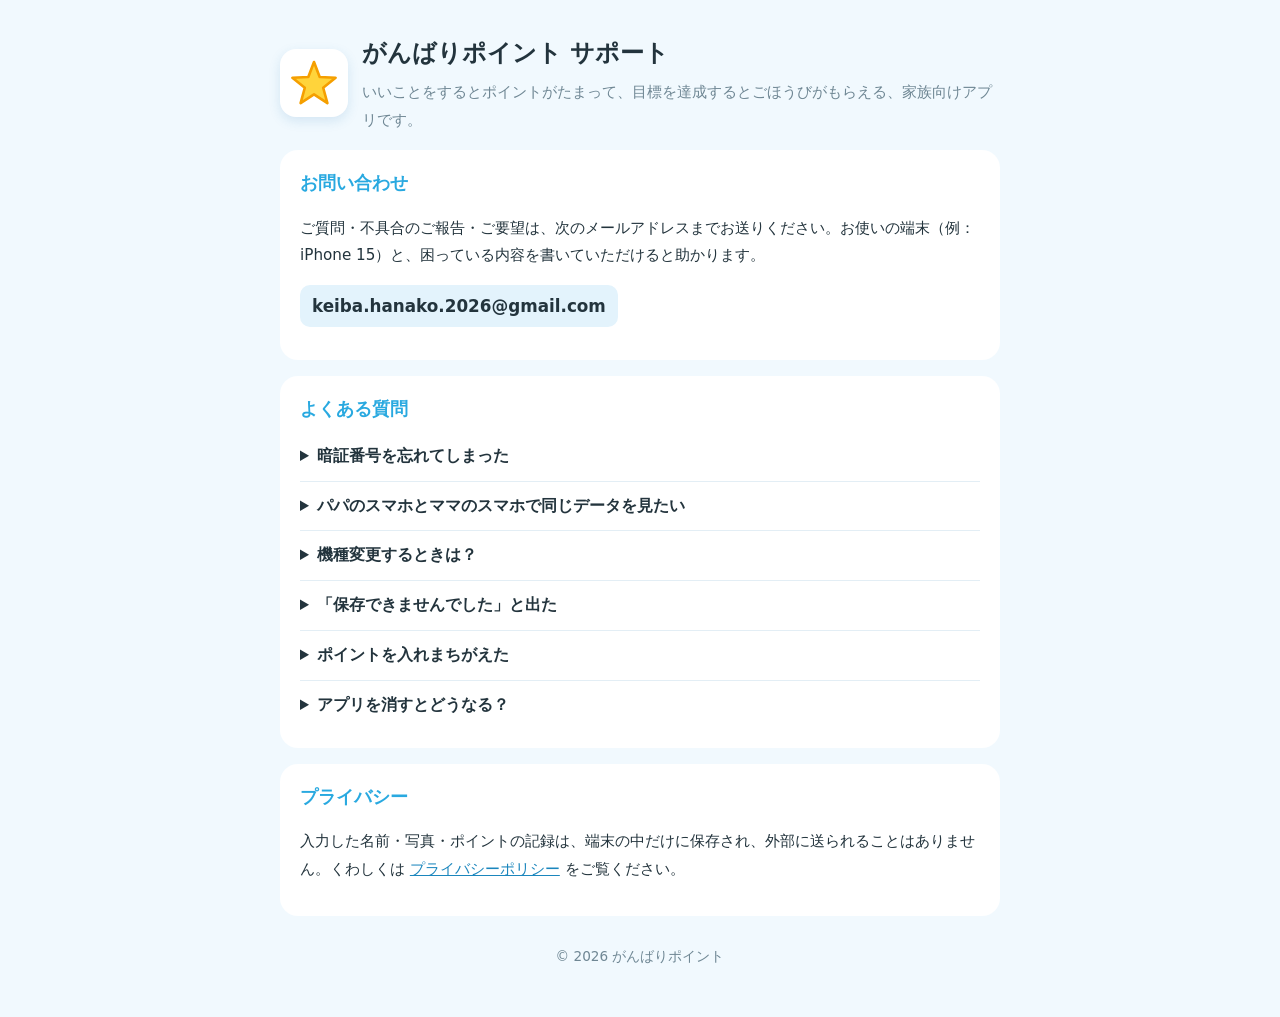
==== index.html @ ca84ecdf "サポートページとプライバシーポリシーを公開" ====
<!doctype html>
<html lang="ja">
<head>
  <meta charset="utf-8">
  <meta name="viewport" content="width=device-width, initial-scale=1">
  <title>がんばりポイント サポート</title>
  <meta name="description" content="家族のポイントアプリ「がんばりポイント」のサポートページです。">
  <style>
    :root { --bg: #f1f9fe; --fg: #23343d; --muted: #6f8794; --accent: #29a9e0; --star: #f59f00; --card: #ffffff; }
    body { margin: 0; background: var(--bg); color: var(--fg); font-family: 'Hiragino Maru Gothic ProN', 'Hiragino Sans', 'Yu Gothic', system-ui, sans-serif; line-height: 1.8; }
    main { max-width: 720px; margin: 0 auto; padding: 32px max(16px, env(safe-area-inset-left, 0px)) 48px max(16px, env(safe-area-inset-right, 0px)); }
    .hero { display: flex; align-items: center; gap: 14px; margin-bottom: 8px; }
    .hero svg { width: 56px; height: 56px; flex: none; background: #fff; border-radius: 16px; padding: 6px; box-shadow: 0 4px 12px rgba(41, 120, 180, 0.15); }
    h1 { font-size: 1.5rem; margin: 0; }
    .lead { margin: 4px 0 0; color: var(--muted); font-size: 0.95rem; }
    h2 { font-size: 1.1rem; margin: 0 0 6px; color: var(--accent); }
    p, li { font-size: 0.95rem; }
    section { background: var(--card); border-radius: 18px; padding: 18px 20px; margin-top: 16px; }
    .mail { display: inline-block; font-weight: 700; font-size: 1.05rem; background: #e3f3fc; padding: 6px 12px; border-radius: 10px; user-select: all; word-break: break-all; }
    details { border-top: 1px solid #e3eef5; padding: 10px 0; }
    details:first-of-type { border-top: 0; }
    summary { cursor: pointer; font-weight: 700; }
    details p { margin: 6px 0 0; }
    footer { margin-top: 28px; font-size: 0.85rem; color: var(--muted); text-align: center; }
    a { color: #1b86bd; }
  </style>
</head>
<body>
<main>
  <div class="hero">
    <svg viewBox="0 0 64 64" aria-hidden="true"><path d="M32 8 38.5 25.1 56.7 26 42.5 37.4 47.3 55 32 45 16.7 55 21.5 37.4 7.3 26 25.5 25.1Z" fill="#ffd43b" stroke="#f59f00" stroke-width="3" stroke-linejoin="round"/></svg>
    <div>
      <h1>がんばりポイント サポート</h1>
      <p class="lead">いいことをするとポイントがたまって、目標を達成するとごほうびがもらえる、家族向けアプリです。</p>
    </div>
  </div>

  <section>
    <h2>お問い合わせ</h2>
    <p>ご質問・不具合のご報告・ご要望は、次のメールアドレスまでお送りください。お使いの端末（例：iPhone 15）と、困っている内容を書いていただけると助かります。</p>
    <p><span class="mail">keiba.hanako.2026@gmail.com</span></p>
  </section>

  <section>
    <h2>よくある質問</h2>
    <details>
      <summary>暗証番号を忘れてしまった</summary>
      <p>暗証番号の画面の「忘れた」から、かけ算の問題に答えると入れます。入ったら、おとなモードの設定タブで番号を設定し直してください。</p>
    </details>
    <details>
      <summary>パパのスマホとママのスマホで同じデータを見たい</summary>
      <p>今は、データがそれぞれの端末の中だけに保存されます。家族で1台を共有して使うのがおすすめです。</p>
    </details>
    <details>
      <summary>機種変更するときは？</summary>
      <p>おとなモードの設定タブの「書き出す」でファイルに保存し、新しい端末の「読み込む」でそのファイルを選びます。</p>
    </details>
    <details>
      <summary>「保存できませんでした」と出た</summary>
      <p>端末の保存場所がいっぱいです。設定タブの「データの片づけ」で古いデータを片づけるか、人のアイコンの写真をやめてください。</p>
    </details>
    <details>
      <summary>ポイントを入れまちがえた</summary>
      <p>すぐなら画面下の「とりけす」、あとからなら、おとなモードの記録タブの履歴で ✕ を押します。</p>
    </details>
    <details>
      <summary>アプリを消すとどうなる？</summary>
      <p>端末に保存されたデータもすべて消えます。消す前に「書き出す」でバックアップしておくと、あとで「読み込む」で元に戻せます。</p>
    </details>
  </section>

  <section>
    <h2>プライバシー</h2>
    <p>入力した名前・写真・ポイントの記録は、端末の中だけに保存され、外部に送られることはありません。くわしくは <a href="privacy.html">プライバシーポリシー</a> をご覧ください。</p>
  </section>

  <footer>© 2026 がんばりポイント</footer>
</main>
</body>
</html>
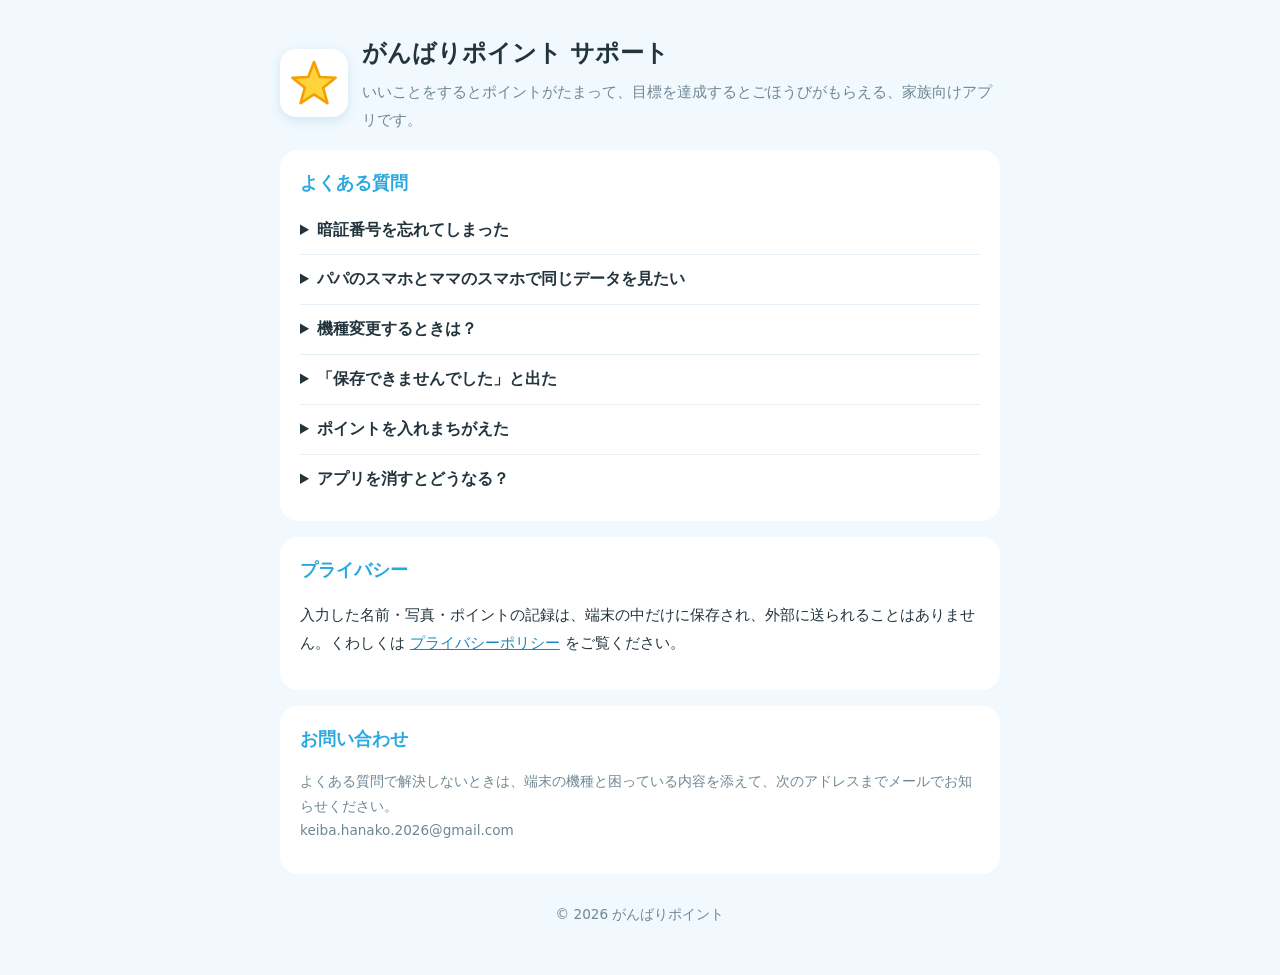
==== commit 2e9fce50: "お問い合わせを控えめな表示に" ====
--- a/index.html
+++ b/index.html
@@ -16,7 +16,7 @@
     h2 { font-size: 1.1rem; margin: 0 0 6px; color: var(--accent); }
     p, li { font-size: 0.95rem; }
     section { background: var(--card); border-radius: 18px; padding: 18px 20px; margin-top: 16px; }
-    .mail { display: inline-block; font-weight: 700; font-size: 1.05rem; background: #e3f3fc; padding: 6px 12px; border-radius: 10px; user-select: all; word-break: break-all; }
+    .contact p { font-size: 0.85rem; color: var(--muted); }
     details { border-top: 1px solid #e3eef5; padding: 10px 0; }
     details:first-of-type { border-top: 0; }
     summary { cursor: pointer; font-weight: 700; }
@@ -34,12 +34,6 @@
       <p class="lead">いいことをするとポイントがたまって、目標を達成するとごほうびがもらえる、家族向けアプリです。</p>
     </div>
   </div>
-
-  <section>
-    <h2>お問い合わせ</h2>
-    <p>ご質問・不具合のご報告・ご要望は、次のメールアドレスまでお送りください。お使いの端末（例：iPhone 15）と、困っている内容を書いていただけると助かります。</p>
-    <p><span class="mail">keiba.hanako.2026@gmail.com</span></p>
-  </section>
 
   <section>
     <h2>よくある質問</h2>
@@ -74,6 +68,11 @@
     <p>入力した名前・写真・ポイントの記録は、端末の中だけに保存され、外部に送られることはありません。くわしくは <a href="privacy.html">プライバシーポリシー</a> をご覧ください。</p>
   </section>
 
+  <section class="contact">
+    <h2>お問い合わせ</h2>
+    <p>よくある質問で解決しないときは、端末の機種と困っている内容を添えて、次のアドレスまでメールでお知らせください。<br>keiba.hanako.2026@gmail.com</p>
+  </section>
+
   <footer>© 2026 がんばりポイント</footer>
 </main>
 </body>
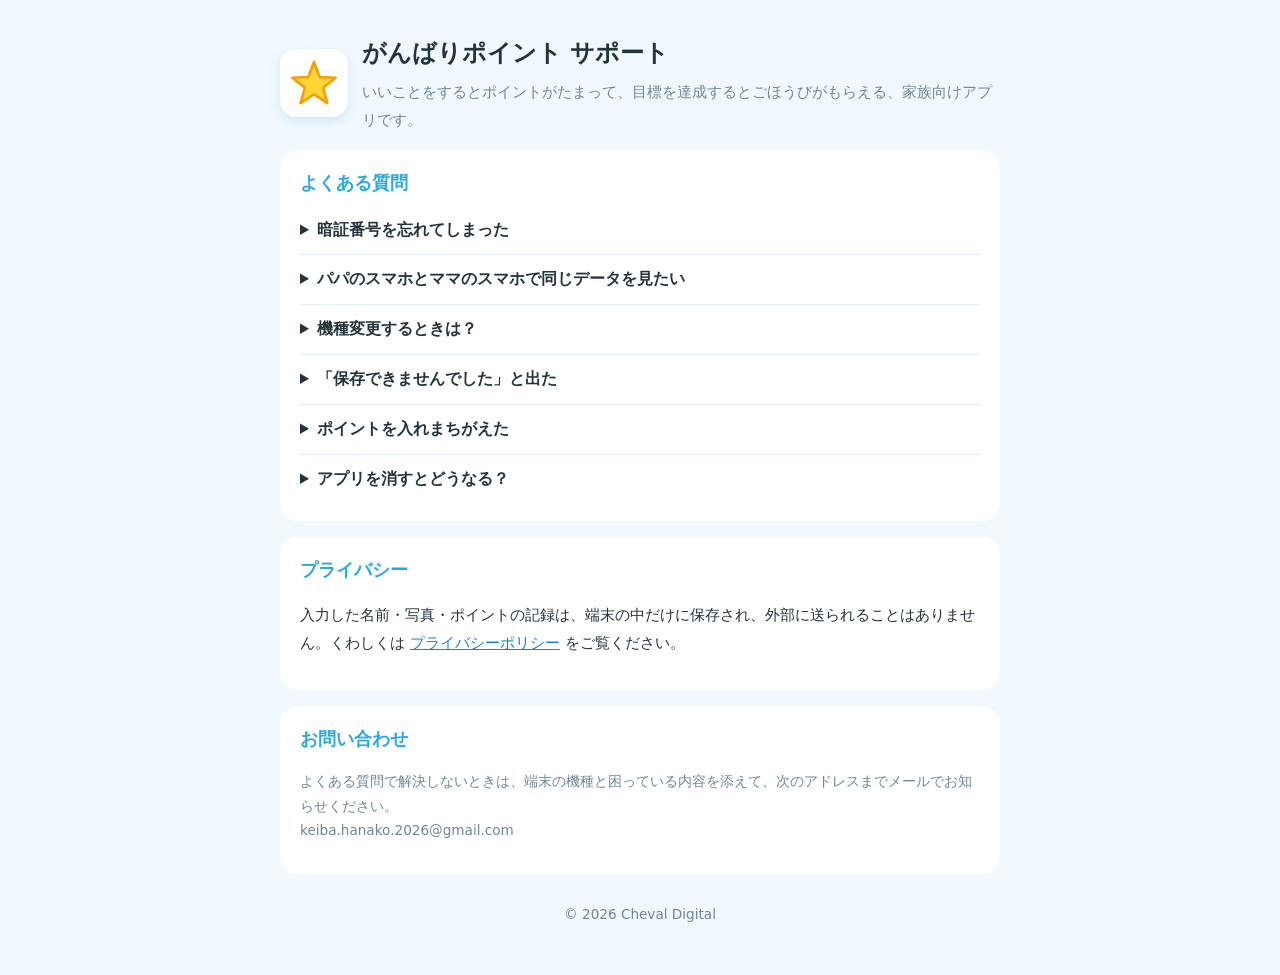
==== commit bee9d743: "運営者の表記を追加" ====
--- a/index.html
+++ b/index.html
@@ -73,7 +73,7 @@
     <p>よくある質問で解決しないときは、端末の機種と困っている内容を添えて、次のアドレスまでメールでお知らせください。<br>keiba.hanako.2026@gmail.com</p>
   </section>
 
-  <footer>© 2026 がんばりポイント</footer>
+  <footer>© 2026 Cheval Digital</footer>
 </main>
 </body>
 </html>
